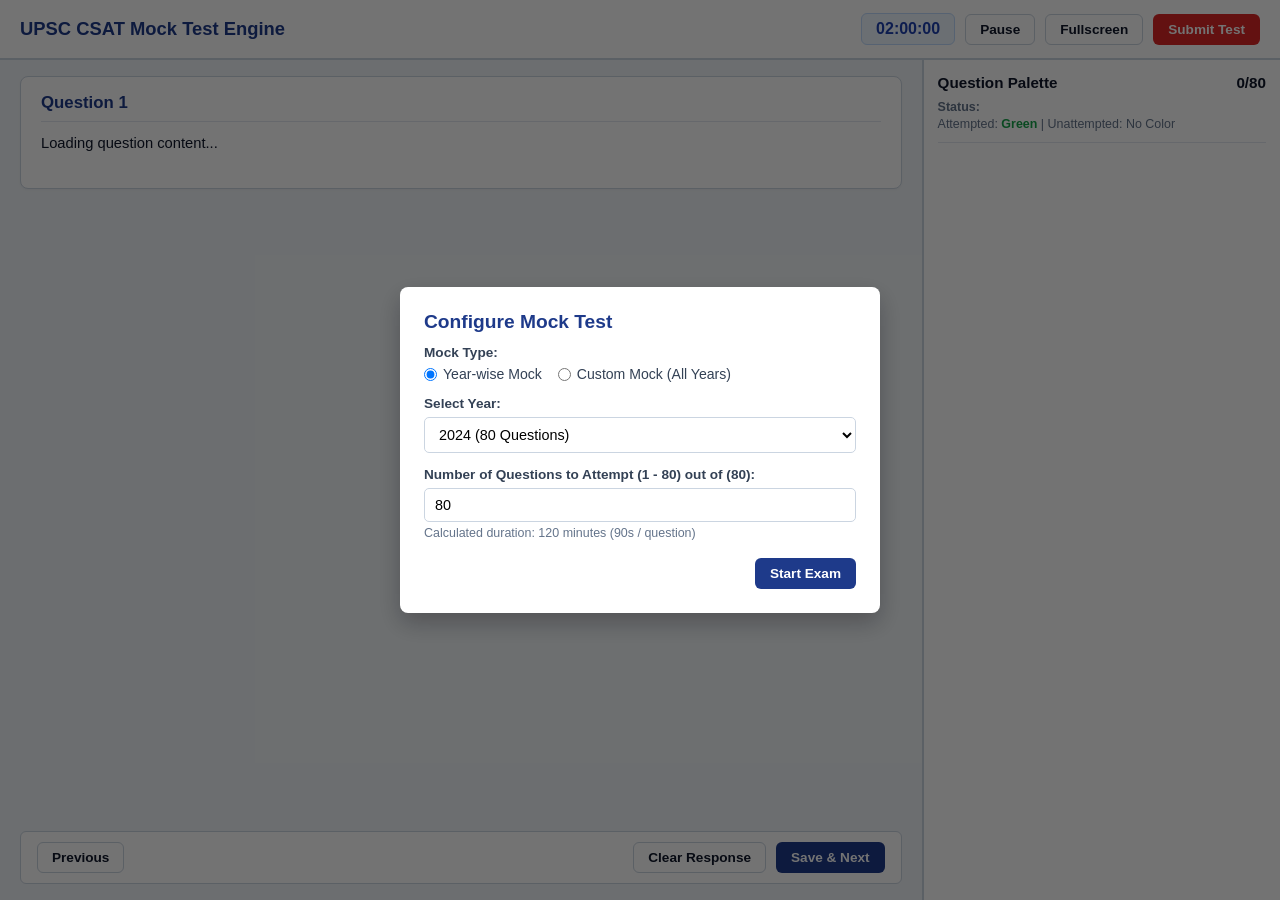
==== csatpyq/index.html @ 68523d4e "Clubbing 5 Mock test projects together" ====
<!DOCTYPE html>
<html lang="en">
<head>
  <meta charset="UTF-8">
  <meta name="viewport" content="width=device-width, initial-scale=1.0">
  <title>UPSC CSAT Mock Test Engine</title>
  <link rel="stylesheet" href="style.css">
</head>
<body>

  <!-- Top Bar -->
  <header>
    <div class="title-group">
      <h1 id="appHeaderTitle">UPSC CSAT Mock Test Engine</h1>
    </div>

    <div class="header-actions">
      <div id="timerDisplay" class="timer-badge">02:00:00</div>
      <button id="btnPause" class="btn btn-outline" type="button">Pause</button>
      <button id="btnFullscreen" class="btn btn-outline" type="button">Fullscreen</button>
      <button id="btnSubmitTop" class="btn btn-danger" type="button">Submit Test</button>
      <button id="btnRetakeTop" class="btn btn-primary" type="button" style="display: none;">Retake Test</button>
    </div>
  </header>

  <!-- Main Viewport: 72% Question Workspace / 28% Question Palette -->
  <main class="test-container">
    
    <!-- Question Viewport -->
    <section class="question-viewport">
      
      <!-- Passage Box -->
      <div id="passageContainer" class="passage-card" style="display: none;">
        <div class="passage-title">Reading Comprehension Passage</div>
        <div id="passageText" class="passage-body"></div>
      </div>

      <!-- Question Card -->
      <div class="question-card">
        <div class="question-header">
          <span id="questionNumber" class="q-number">Question 1</span>
          
          <!-- Review Only Meta: Topic + Year + Original QNo -->
          <div id="reviewMetaGroup" class="review-meta-group" style="display: none;">
            <span id="topicTag" class="tag tag-topic"></span>
            <span id="sourceTag" class="tag tag-source"></span>
          </div>
        </div>

        <div id="questionText" class="q-text">Loading question content...</div>

        <div id="optionsContainer" class="options-group"></div>

        <!-- Review Detailed Explanation -->
        <div id="reviewDetails" class="review-box" style="display: none;">
          <div class="review-meta">
            <span id="userStatusText"></span>
            <span id="correctAnswerText"></span>
          </div>
          <p id="explanationText"></p>
        </div>
      </div>

      <!-- Bottom Button Bar -->
      <div class="bottom-bar">
        <div class="btn-group">
          <button id="btnPrev" class="btn btn-outline" type="button">Previous</button>
        </div>

        <!-- Before Submit Actions -->
        <div id="attemptActions" class="btn-group">
          <button id="btnClear" class="btn btn-outline" type="button">Clear Response</button>
          <button id="btnSaveNext" class="btn btn-primary" type="button">Save & Next</button>
        </div>

        <!-- While Review Actions -->
        <div id="reviewActions" class="btn-group" style="display: none;">
          <button id="btnNext" class="btn btn-primary" type="button">Next</button>
        </div>
      </div>
    </section>

    <!-- Right-Hand Question Palette -->
    <aside class="right-palette">
      <div class="palette-header">
        <span>Question Palette</span>
        <span id="paletteCount">0/80</span>
      </div>
      <div id="paletteLegend" class="palette-legend">
        <strong>Status:</strong><br>
        Attempted: <span class="legend-attempted">Green</span> | Unattempted: <span>No Color</span>
      </div>
      <div id="paletteGrid" class="palette-grid"></div>
    </aside>
  </main>

  <!-- Start & Configuration Modal -->
  <div id="startModal" class="modal-backdrop">
    <div class="modal-card">
      <h2 class="modal-title">Configure Mock Test</h2>
      <div class="modal-body">
        
        <!-- Mode Chooser -->
        <div class="form-group">
          <label class="form-label">Mock Type:</label>
          <div class="radio-group">
            <label>
              <input type="radio" name="mockMode" value="yearwise" checked>
              <span>Year-wise Mock</span>
            </label>
            <label>
              <input type="radio" name="mockMode" value="custom">
              <span>Custom Mock (All Years)</span>
            </label>
          </div>
        </div>

        <!-- Year Selector: Dynamically populated by app.js -->
        <div class="form-group" id="yearSelectorGroup">
          <label class="form-label" for="selectedYear">Select Year:</label>
          <select id="selectedYear" class="form-select">
            <option value="">Scanning repository for question files...</option>
          </select>
        </div>

        <!-- Number of Questions Input with inline pool counter -->
        <div class="form-group">
          <label class="form-label" for="numQuestionsInput">
            Number of Questions to Attempt (<span id="qCountLimits">1 - 80</span>) out of (<span id="poolAvailableCount">0</span>):
          </label>
          <input 
            type="number" 
            id="numQuestionsInput" 
            class="form-input" 
            min="1" 
            max="80" 
            value="80" 
            placeholder="e.g. 1 - 80"
          >
          <small class="form-hint" id="timerEstimateHint">Calculated duration: 120 minutes (90s / question)</small>
        </div>

      </div>
      <div style="text-align: right;">
        <button id="btnStartConfirmed" class="btn btn-primary" type="button">Start Exam</button>
      </div>
    </div>
  </div>

  <!-- Submit Confirmation Modal -->
  <div id="submitModal" class="modal-backdrop" style="display: none;">
    <div class="modal-card">
      <h2 class="modal-title">Confirm Submission</h2>
      <div class="modal-body">
        <p>Are you sure you want to finish and submit the test?</p>
        <p style="margin-top: 10px; font-weight: 600;" id="submitSummaryStats"></p>
      </div>
      <div class="modal-actions">
        <button id="btnCancelSubmit" class="btn btn-outline" type="button">Return to Test</button>
        <button id="btnConfirmSubmit" class="btn btn-danger" type="button">Confirm Submit</button>
      </div>
    </div>
  </div>

  <!-- Result Modal -->
  <div id="resultModal" class="modal-backdrop" style="display: none;">
    <div class="modal-card">
      <h2 class="modal-title">Exam Performance</h2>
      <div class="modal-body">
        <table class="score-table">
          <tr><td>Total Questions:</td><td id="resTotal">80</td></tr>
          <tr><td>Attempted:</td><td id="resAttempted">0</td></tr>
          <tr><td>Unattempted:</td><td id="resUnattempted">0</td></tr>
          <tr><td>Correct (+2.5):</td><td id="resCorrect" style="color: var(--green-attempted);">0</td></tr>
          <tr><td>Incorrect (-0.833):</td><td id="resWrong" style="color: var(--red-wrong);">0</td></tr>
          <tr><td>Final Score:</td><td id="resFinalScore" style="font-size: 1.15rem;">0.00 / 200</td></tr>
          <tr><td>UPSC Qualifier (≥ 33%):</td><td id="resStatus">--</td></tr>
        </table>
      </div>
      <div class="modal-actions">
        <button id="btnEnterReview" class="btn btn-primary" type="button">Review Test</button>
      </div>
    </div>
  </div>

  <script src="app.js"></script>
</body>
</html>
---- csatpyq/style.css ----
:root {
  --bg: #f1f5f9;
  --card-bg: #ffffff;
  --primary: #1e3a8a;
  --primary-hover: #1e40af;
  --border: #cbd5e1;
  --text: #0f172a;
  --text-muted: #64748b;
  --green-attempted: #16a34a;
  --red-wrong: #dc2626;
  --font: -apple-system, BlinkMacSystemFont, "Segoe UI", Roboto, Oxygen, Ubuntu, Cantarell, sans-serif;
}

* {
  box-sizing: border-box;
  margin: 0;
  padding: 0;
  font-family: var(--font);
}

body {
  background: var(--bg);
  color: var(--text);
  display: flex;
  flex-direction: column;
  height: 100vh;
  width: 100vw;
  overflow: hidden; /* Strictly prevent body scrolling */
}

/* Header */
header {
  background: #ffffff;
  border-bottom: 2px solid var(--border);
  padding: 10px 20px;
  display: flex;
  justify-content: space-between;
  align-items: center;
  height: 60px;
  flex-shrink: 0;
}

.title-group h1 {
  font-size: 1.15rem;
  font-weight: 700;
  color: var(--primary);
}

.header-actions {
  display: flex;
  align-items: center;
  gap: 10px;
}

.timer-badge {
  background: #eff6ff;
  border: 1px solid #bfdbfe;
  color: #1e40af;
  padding: 6px 14px;
  border-radius: 6px;
  font-weight: 700;
  font-size: 1rem;
}

.btn {
  padding: 7px 14px;
  border-radius: 6px;
  font-size: 0.85rem;
  font-weight: 600;
  cursor: pointer;
  border: 1px solid transparent;
  transition: all 0.15s ease-in-out;
}

.btn-outline {
  background: #ffffff;
  border-color: var(--border);
  color: var(--text);
}
.btn-outline:hover {
  background: #f8fafc;
  border-color: #94a3b8;
}

.btn-primary {
  background: var(--primary);
  color: #ffffff;
}
.btn-primary:hover {
  background: var(--primary-hover);
}

.btn-danger {
  background: var(--red-wrong);
  color: #ffffff;
}

/* Main Container: Exact Fixed Height */
.test-container {
  display: flex;
  width: 100vw;
  height: calc(100vh - 60px);
  overflow: hidden;
}

/* Left Workspace: Fixed at 72% */
.question-viewport {
  flex: 0 0 72%;
  max-width: 72%;
  display: flex;
  flex-direction: column;
  padding: 16px 20px;
  gap: 12px;
  height: 100%;
  overflow-y: auto; /* Scroll strictly inside viewport if needed */
}

/* Passage Card: Bounded height with internal scroll */
.passage-card {
  background: #f8fafc;
  border: 1px solid #94a3b8;
  border-radius: 6px;
  padding: 12px 16px;
  flex-shrink: 0;
  max-height: 28vh; /* Fixed limit prevents pushing layout */
  display: flex;
  flex-direction: column;
}

.passage-title {
  font-size: 0.75rem;
  font-weight: 700;
  color: #0f172a;
  text-transform: uppercase;
  letter-spacing: 0.5px;
  margin-bottom: 6px;
  border-bottom: 1px solid #e2e8f0;
  padding-bottom: 4px;
}

.passage-body {
  font-size: 0.88rem; /* Slightly reduced font */
  line-height: 1.55;
  color: #1e293b;
  overflow-y: auto; /* Internal scrolling */
  padding-right: 6px;
}

/* Question Card */
.question-card {
  background: var(--card-bg);
  border: 1px solid var(--border);
  border-radius: 8px;
  padding: 16px 20px;
  box-shadow: 0 1px 3px rgba(0,0,0,0.04);
  flex-shrink: 0;
}

.question-header {
  display: flex;
  justify-content: space-between;
  align-items: center;
  margin-bottom: 10px;
  padding-bottom: 8px;
  border-bottom: 1px solid #e2e8f0;
}

.q-number {
  font-weight: 700;
  color: var(--primary);
  font-size: 1.05rem;
}

.review-meta-group {
  display: flex;
  align-items: center;
  gap: 8px;
}

.tag {
  font-size: 0.78rem;
  padding: 3px 8px;
  border-radius: 4px;
  font-weight: 600;
}

.tag-topic {
  background: #e0e7ff;
  color: #3730a3;
}

.tag-source {
  background: #fef3c7;
  color: #92400e;
  border: 1px solid #fde68a;
}

.q-text {
  font-size: 0.92rem;
  line-height: 1.6;
  margin-bottom: 16px;
  color: #0f172a;
  white-space: pre-line;
}

.options-group {
  display: flex;
  flex-direction: column;
  gap: 8px;
}

.option-item {
  display: flex;
  align-items: flex-start;
  gap: 10px;
  padding: 9px 12px;
  border: 1px solid var(--border);
  border-radius: 5px;
  cursor: pointer;
  background: #ffffff;
  transition: all 0.12s ease;
  font-size: 0.88rem;
  line-height: 1.45;
}

.option-item:hover {
  background: #f8fafc;
  border-color: #94a3b8;
}

.option-item input {
  margin-top: 2px;
  cursor: pointer;
}

.option-item.selected {
  border-color: var(--primary);
  background: #eff6ff;
}

/* Review Box */
.review-box {
  margin-top: 14px;
  padding: 12px 14px;
  border-radius: 6px;
  background: #f8fafc;
  border: 1px solid var(--border);
  font-size: 0.88rem;
  line-height: 1.5;
}

.review-meta {
  display: flex;
  gap: 16px;
  margin-bottom: 6px;
  font-weight: 600;
}

.review-correct {
  border-color: #86efac;
  background: #f0fdf4;
}

.review-wrong {
  border-color: #fca5a5;
  background: #fef2f2;
}

/* Bottom Bar */
.bottom-bar {
  margin-top: auto;
  background: #ffffff;
  border: 1px solid var(--border);
  border-radius: 6px;
  padding: 10px 16px;
  display: flex;
  justify-content: space-between;
  align-items: center;
  flex-shrink: 0;
}

.btn-group {
  display: flex;
  gap: 10px;
}

/* Palette: Fixed at 28% */
.right-palette {
  flex: 0 0 28%;
  max-width: 28%;
  background: #ffffff;
  border-left: 2px solid var(--border);
  display: flex;
  flex-direction: column;
  padding: 14px;
  height: 100%;
}

.palette-header {
  font-weight: 700;
  margin-bottom: 8px;
  font-size: 0.95rem;
  display: flex;
  justify-content: space-between;
}

.palette-legend {
  font-size: 0.78rem;
  color: var(--text-muted);
  margin-bottom: 10px;
  line-height: 1.4;
  border-bottom: 1px solid #e2e8f0;
  padding-bottom: 8px;
}

.legend-attempted {
  color: var(--green-attempted);
  font-weight: 700;
}

.palette-grid {
  display: grid;
  grid-template-columns: repeat(4, 1fr);
  grid-auto-rows: 38px;       /* Fixed button row height */
  align-content: start;       /* Packs buttons tightly at top; prevents vertical spreading */
  gap: 8px;
  overflow-y: auto;
  flex: 1;
  padding-right: 4px;
}
.q-btn {
  height: 36px;
  border-radius: 5px;
  border: 1px solid var(--border);
  background: #ffffff; /* Unattempted: No color */
  color: #334155;
  font-weight: 600;
  font-size: 0.88rem;
  cursor: pointer;
  display: flex;
  align-items: center;
  justify-content: center;
  transition: all 0.12s ease;
}

.q-btn:hover {
  border-color: #475569;
}

.q-btn.active {
  border: 2px solid var(--primary) !important;
}

.q-btn.attempted {
  background: var(--green-attempted) !important;
  color: #ffffff !important;
  border-color: var(--green-attempted) !important;
}

.q-btn.rev-correct {
  background: var(--green-attempted) !important;
  color: #ffffff !important;
  border-color: var(--green-attempted) !important;
}

.q-btn.rev-wrong {
  background: var(--red-wrong) !important;
  color: #ffffff !important;
  border-color: var(--red-wrong) !important;
}

/* Modals & Form Controls */
.modal-backdrop {
  position: fixed;
  inset: 0;
  background: rgba(0, 0, 0, 0.55);
  display: flex;
  align-items: center;
  justify-content: center;
  z-index: 9999;
}

.modal-card {
  background: #ffffff;
  border-radius: 8px;
  padding: 24px;
  width: 90%;
  max-width: 480px;
  box-shadow: 0 10px 25px rgba(0, 0, 0, 0.25);
}

.modal-title {
  font-size: 1.2rem;
  font-weight: 700;
  margin-bottom: 12px;
  color: var(--primary);
}

.modal-body {
  font-size: 0.9rem;
  color: #334155;
  margin-bottom: 18px;
}

.form-group {
  margin-bottom: 14px;
}

.form-label {
  display: block;
  font-weight: 600;
  margin-bottom: 6px;
  font-size: 0.85rem;
}

.form-hint {
  display: block;
  font-size: 0.78rem;
  color: var(--text-muted);
  margin-top: 4px;
}

.radio-group {
  display: flex;
  gap: 16px;
}

.radio-group label {
  display: flex;
  align-items: center;
  gap: 6px;
  cursor: pointer;
  font-size: 0.88rem;
}

.form-select, .form-input {
  width: 100%;
  padding: 8px 10px;
  border: 1px solid var(--border);
  border-radius: 5px;
  font-size: 0.9rem;
  background: #fff;
}

.form-select:focus, .form-input:focus {
  outline: none;
  border-color: var(--primary);
}

.modal-actions {
  display: flex;
  justify-content: flex-end;
  gap: 10px;
}

.score-table {
  width: 100%;
  border-collapse: collapse;
}

.score-table td {
  padding: 6px 4px;
  border-bottom: 1px solid #e2e8f0;
}

.score-table td:last-child {
  text-align: right;
  font-weight: 700;
}
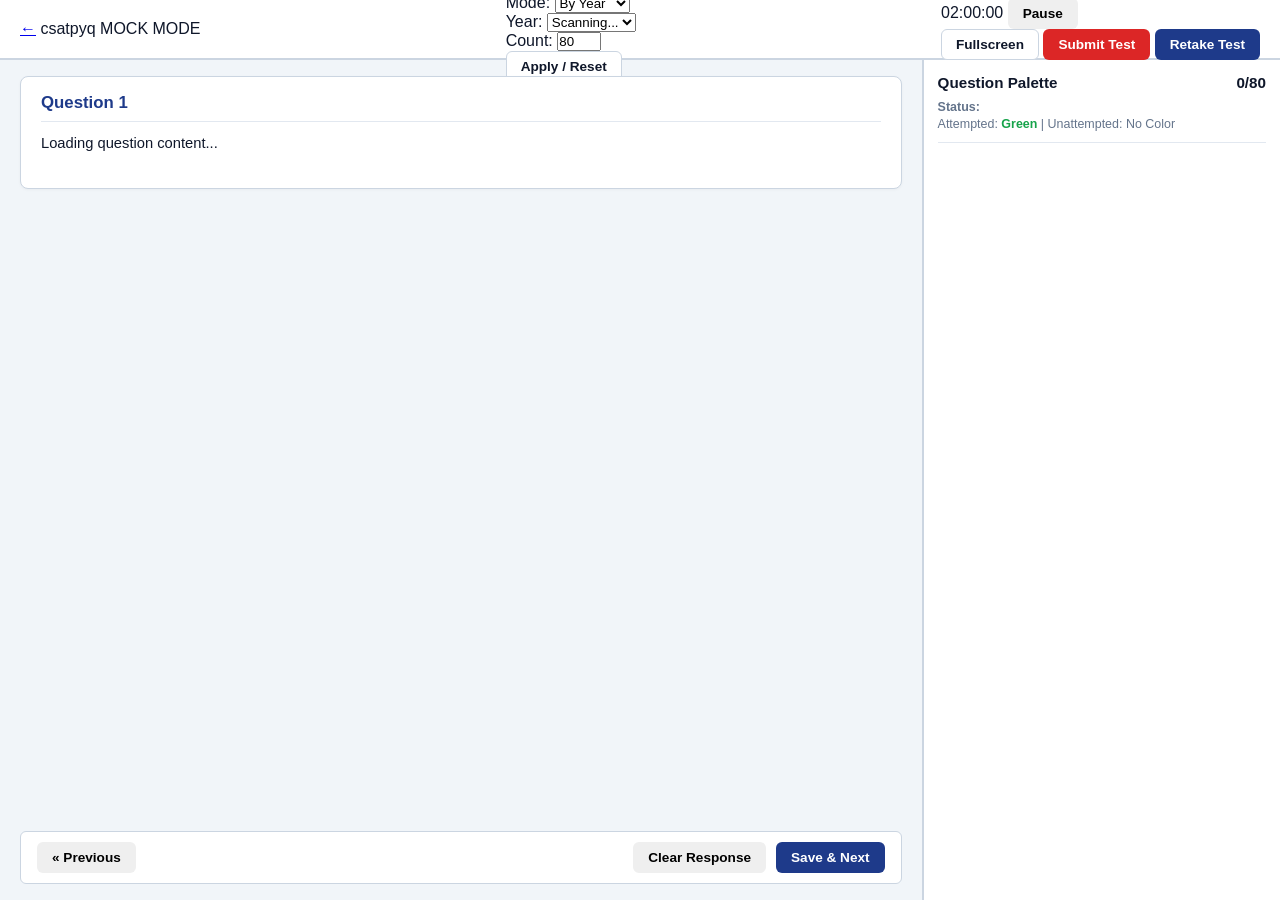
==== commit d6a849df: "Refactor index.html for csatpyq application Updated the HTML structure and content of the csatpyq in" ====
--- a/csatpyq/index.html
+++ b/csatpyq/index.html
@@ -3,23 +3,59 @@
 <head>
   <meta charset="UTF-8">
   <meta name="viewport" content="width=device-width, initial-scale=1.0">
-  <title>UPSC CSAT Mock Test Engine</title>
+  <title>csatpyq</title>
   <link rel="stylesheet" href="style.css">
 </head>
 <body>
 
-  <!-- Top Bar -->
-  <header>
-    <div class="title-group">
-      <h1 id="appHeaderTitle">UPSC CSAT Mock Test Engine</h1>
+  <!-- Top Toolbar -->
+  <header class="app-topbar">
+    <div class="topbar-left">
+      <a href="../" class="back-link" title="Return to Portal">&larr;</a>
+      <span class="compact-brand">csatpyq</span>
+      <span id="mode-badge" class="badge badge-accent">MOCK MODE</span>
     </div>
 
-    <div class="header-actions">
-      <div id="timerDisplay" class="timer-badge">02:00:00</div>
-      <button id="btnPause" class="btn btn-outline" type="button">Pause</button>
-      <button id="btnFullscreen" class="btn btn-outline" type="button">Fullscreen</button>
-      <button id="btnSubmitTop" class="btn btn-danger" type="button">Submit Test</button>
-      <button id="btnRetakeTop" class="btn btn-primary" type="button" style="display: none;">Retake Test</button>
+    <!-- Center Inline Filters -->
+    <div class="topbar-center">
+      <div class="filter-item">
+        <span class="badge badge-aq" title="Available Questions in Pool">AQ: <span id="badge-total-pool">0</span></span>
+      </div>
+
+      <div class="filter-item">
+        <label for="filter-mode">Mode:</label>
+        <select id="filter-mode" class="compact-input">
+          <option value="yearwise">By Year</option>
+          <option value="custom">All Years</option>
+        </select>
+      </div>
+
+      <!-- Year Selector -->
+      <div class="filter-item" id="filter-year-group">
+        <label for="filter-year">Year:</label>
+        <select id="filter-year" class="compact-input">
+          <option value="">Scanning...</option>
+        </select>
+      </div>
+
+      <!-- Question Count Limit -->
+      <div class="filter-item">
+        <label for="filter-count">Count:</label>
+        <input type="number" id="filter-count" class="compact-input count-input" min="1" max="80" value="80" />
+      </div>
+
+      <button id="btn-restart" class="btn btn-xs btn-outline" title="Apply filter & restart session">Apply / Reset</button>
+    </div>
+
+    <!-- Right Controls: Standard Timer, Fullscreen, & Actions -->
+    <div class="topbar-right">
+      <div id="timer-box" class="timer-box">
+        <span id="timerDisplay" class="timer-digits">02:00:00</span>
+        <button id="btnPause" class="btn btn-timer" title="Start / Pause Timer">Pause</button>
+      </div>
+      <button id="btnFullscreen" class="btn btn-xs btn-outline">Fullscreen</button>
+      <button id="btnSubmitTop" class="btn btn-sm btn-danger">Submit Test</button>
+      <button id="btnRetakeTop" class="btn btn-sm btn-primary hidden">Retake Test</button>
     </div>
   </header>
 
@@ -64,18 +100,18 @@
       <!-- Bottom Button Bar -->
       <div class="bottom-bar">
         <div class="btn-group">
-          <button id="btnPrev" class="btn btn-outline" type="button">Previous</button>
+          <button id="btnPrev" class="btn btn-default" type="button">« Previous</button>
         </div>
 
         <!-- Before Submit Actions -->
         <div id="attemptActions" class="btn-group">
-          <button id="btnClear" class="btn btn-outline" type="button">Clear Response</button>
+          <button id="btnClear" class="btn btn-link" type="button">Clear Response</button>
           <button id="btnSaveNext" class="btn btn-primary" type="button">Save & Next</button>
         </div>
 
         <!-- While Review Actions -->
         <div id="reviewActions" class="btn-group" style="display: none;">
-          <button id="btnNext" class="btn btn-primary" type="button">Next</button>
+          <button id="btnNext" class="btn btn-primary" type="button">Next »</button>
         </div>
       </div>
     </section>
@@ -93,59 +129,6 @@
       <div id="paletteGrid" class="palette-grid"></div>
     </aside>
   </main>
-
-  <!-- Start & Configuration Modal -->
-  <div id="startModal" class="modal-backdrop">
-    <div class="modal-card">
-      <h2 class="modal-title">Configure Mock Test</h2>
-      <div class="modal-body">
-        
-        <!-- Mode Chooser -->
-        <div class="form-group">
-          <label class="form-label">Mock Type:</label>
-          <div class="radio-group">
-            <label>
-              <input type="radio" name="mockMode" value="yearwise" checked>
-              <span>Year-wise Mock</span>
-            </label>
-            <label>
-              <input type="radio" name="mockMode" value="custom">
-              <span>Custom Mock (All Years)</span>
-            </label>
-          </div>
-        </div>
-
-        <!-- Year Selector: Dynamically populated by app.js -->
-        <div class="form-group" id="yearSelectorGroup">
-          <label class="form-label" for="selectedYear">Select Year:</label>
-          <select id="selectedYear" class="form-select">
-            <option value="">Scanning repository for question files...</option>
-          </select>
-        </div>
-
-        <!-- Number of Questions Input with inline pool counter -->
-        <div class="form-group">
-          <label class="form-label" for="numQuestionsInput">
-            Number of Questions to Attempt (<span id="qCountLimits">1 - 80</span>) out of (<span id="poolAvailableCount">0</span>):
-          </label>
-          <input 
-            type="number" 
-            id="numQuestionsInput" 
-            class="form-input" 
-            min="1" 
-            max="80" 
-            value="80" 
-            placeholder="e.g. 1 - 80"
-          >
-          <small class="form-hint" id="timerEstimateHint">Calculated duration: 120 minutes (90s / question)</small>
-        </div>
-
-      </div>
-      <div style="text-align: right;">
-        <button id="btnStartConfirmed" class="btn btn-primary" type="button">Start Exam</button>
-      </div>
-    </div>
-  </div>
 
   <!-- Submit Confirmation Modal -->
   <div id="submitModal" class="modal-backdrop" style="display: none;">
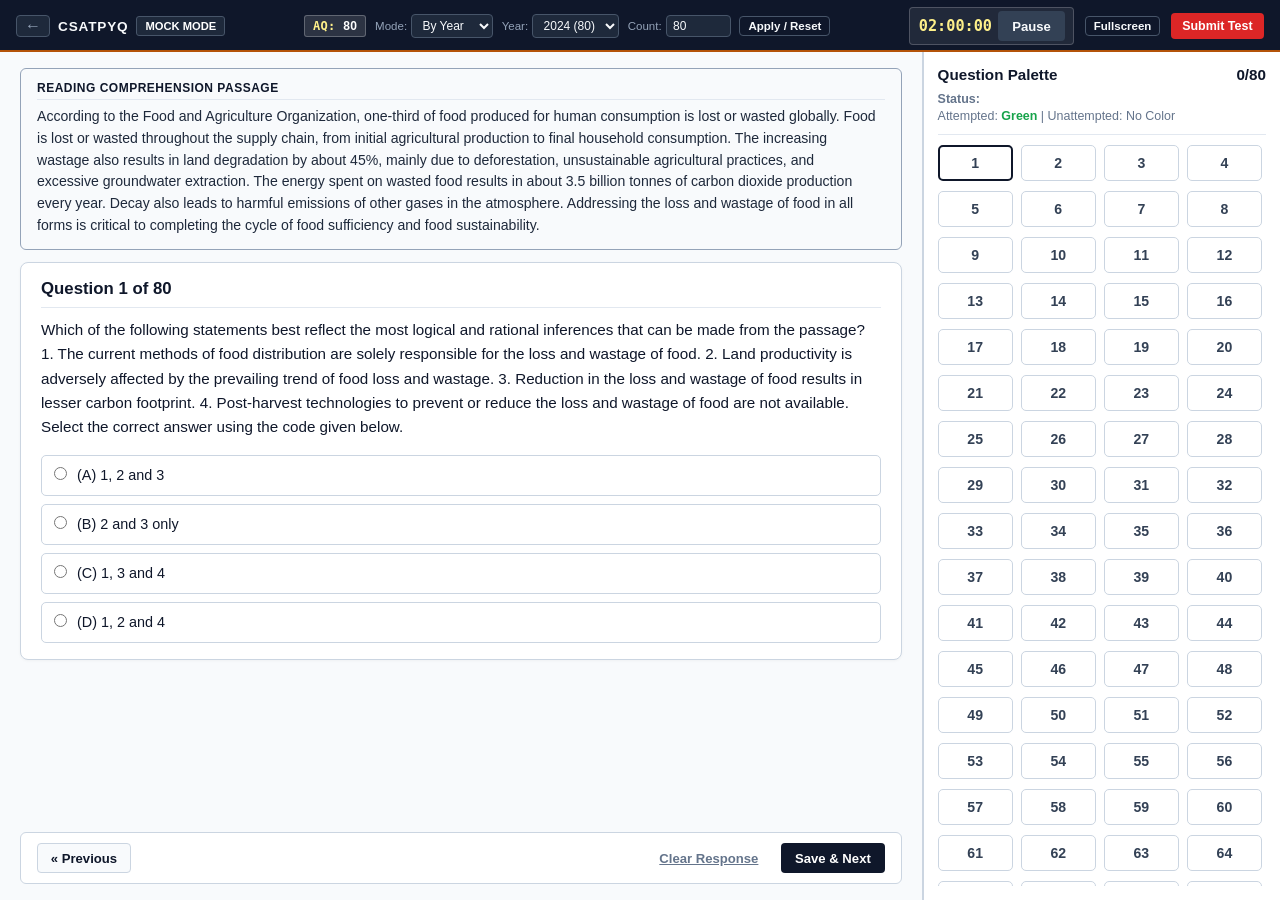
==== commit 714016bb: "Fix HTML formatting and structure" ====
--- a/csatpyq/index.html
+++ b/csatpyq/index.html
@@ -8,7 +8,6 @@
 </head>
 <body>
 
-  <!-- Top Toolbar -->
   <header class="app-topbar">
     <div class="topbar-left">
       <a href="../" class="back-link" title="Return to Portal">&larr;</a>
--- a/csatpyq/style.css
+++ b/csatpyq/style.css
@@ -1,10 +1,12 @@
 :root {
-  --bg: #f1f5f9;
+  --primary-navy: #0f172a;
+  --secondary-navy: #1e293b;
+  --accent-gold: #b45309;
+  --light-bg: #f8fafc;
   --card-bg: #ffffff;
-  --primary: #1e3a8a;
-  --primary-hover: #1e40af;
-  --border: #cbd5e1;
-  --text: #0f172a;
+  --border-color: #cbd5e1;
+  --border-dark: #94a3b8;
+  --text-main: #0f172a;
   --text-muted: #64748b;
   --green-attempted: #16a34a;
   --red-wrong: #dc2626;
@@ -19,87 +21,180 @@
 }
 
 body {
-  background: var(--bg);
-  color: var(--text);
+  background: var(--light-bg);
+  color: var(--text-main);
   display: flex;
   flex-direction: column;
   height: 100vh;
   width: 100vw;
-  overflow: hidden; /* Strictly prevent body scrolling */
-}
-
-/* Header */
-header {
-  background: #ffffff;
-  border-bottom: 2px solid var(--border);
-  padding: 10px 20px;
+  overflow: hidden;
+}
+
+/* ---------------- Top Toolbar (Standardized) ---------------- */
+.app-topbar {
+  background-color: var(--primary-navy);
+  color: #ffffff;
+  padding: 0.45rem 1rem;
   display: flex;
   justify-content: space-between;
   align-items: center;
-  height: 60px;
+  border-bottom: 2px solid var(--accent-gold);
+  flex-wrap: wrap;
+  gap: 0.65rem;
+  height: 52px;
   flex-shrink: 0;
 }
 
-.title-group h1 {
-  font-size: 1.15rem;
-  font-weight: 700;
-  color: var(--primary);
-}
-
-.header-actions {
-  display: flex;
-  align-items: center;
-  gap: 10px;
-}
-
-.timer-badge {
-  background: #eff6ff;
-  border: 1px solid #bfdbfe;
-  color: #1e40af;
-  padding: 6px 14px;
-  border-radius: 6px;
-  font-weight: 700;
+.topbar-left {
+  display: flex;
+  align-items: center;
+  gap: 0.5rem;
+}
+
+/* Standard Backlink */
+.back-link {
+  text-decoration: none;
   font-size: 1rem;
-}
-
-.btn {
-  padding: 7px 14px;
-  border-radius: 6px;
+  font-weight: 700;
+  color: #94a3b8;
+  padding: 2px 8px;
+  border-radius: 4px;
+  border: 1px solid #475569;
+  background: var(--secondary-navy);
+  line-height: 1;
+  display: inline-flex;
+  align-items: center;
+  justify-content: center;
+  transition: all 0.12s ease;
+}
+
+.back-link:hover {
+  background: #334155;
+  color: #f8fafc;
+  border-color: #64748b;
+}
+
+.compact-brand {
   font-size: 0.85rem;
+  font-weight: 700;
+  letter-spacing: 0.06em;
+  color: #f8fafc;
+  text-transform: uppercase;
+}
+
+.topbar-center {
+  display: flex;
+  align-items: center;
+  gap: 0.55rem;
+  font-size: 0.78rem;
+  flex-wrap: wrap;
+}
+
+.filter-item {
+  display: flex;
+  align-items: center;
+  gap: 0.25rem;
+}
+
+.filter-item label {
+  color: #94a3b8;
+  font-size: 0.72rem;
+}
+
+.compact-input {
+  border: 1px solid #475569;
+  padding: 0.2rem 0.4rem;
+  border-radius: 4px;
+  background: var(--secondary-navy);
+  color: #f8fafc;
+  font-size: 0.75rem;
+  font-family: inherit;
+  outline: none;
+}
+
+.compact-input:focus {
+  border-color: var(--accent-gold);
+}
+
+.compact-input.count-input {
+  width: 65px;
+}
+
+.topbar-right {
+  display: flex;
+  align-items: center;
+  gap: 0.65rem;
+}
+
+/* Topbar Badges */
+.badge {
+  font-size: 0.7rem;
+  padding: 0.18rem 0.5rem;
+  border-radius: 3px;
+  background: #e2e8f0;
+  color: #334155;
   font-weight: 600;
+  text-transform: uppercase;
+}
+
+.badge-accent {
+  background: var(--secondary-navy);
+  color: #fff;
+  border: 1px solid #475569;
+}
+
+.badge-aq {
+  background: rgba(255, 255, 255, 0.12);
+  color: #fef08a;
+  border: 1px solid rgba(255, 255, 255, 0.25);
+  font-family: monospace;
+  font-size: 0.75rem;
+  letter-spacing: 0.03em;
+  white-space: nowrap;
+}
+
+.badge-aq #badge-total-pool {
+  font-weight: 700;
+  color: #ffffff;
+}
+
+/* Timer Widget */
+.timer-box {
+  background: rgba(255, 255, 255, 0.08);
+  padding: 0.2rem 0.55rem;
+  border-radius: 4px;
+  border: 1px solid rgba(255, 255, 255, 0.2);
+  display: flex;
+  align-items: center;
+  gap: 0.4rem;
+}
+
+.timer-digits {
+  font-family: monospace;
+  font-size: 0.95rem;
+  font-weight: 700;
+  color: #fef08a;
+  min-width: 4rem;
+  text-align: center;
+}
+
+.btn-timer {
+  background: #334155;
+  color: #f8fafc;
+  border: 1px solid #64748b;
+  padding: 0.15rem 0.45rem;
+  font-size: 0.7rem;
+  border-radius: 3px;
   cursor: pointer;
-  border: 1px solid transparent;
-  transition: all 0.15s ease-in-out;
-}
-
-.btn-outline {
-  background: #ffffff;
-  border-color: var(--border);
-  color: var(--text);
-}
-.btn-outline:hover {
-  background: #f8fafc;
-  border-color: #94a3b8;
-}
-
-.btn-primary {
-  background: var(--primary);
-  color: #ffffff;
-}
-.btn-primary:hover {
-  background: var(--primary-hover);
-}
-
-.btn-danger {
-  background: var(--red-wrong);
-  color: #ffffff;
-}
-
-/* Main Container: Exact Fixed Height */
+}
+
+.btn-timer:hover { background: #475569; }
+
+/* ---------------- Main Layout ---------------- */
 .test-container {
   display: flex;
   width: 100vw;
-  height: calc(100vh - 60px);
+  height: calc(100vh - 52px);
   overflow: hidden;
 }
 
@@ -112,17 +207,17 @@
   padding: 16px 20px;
   gap: 12px;
   height: 100%;
-  overflow-y: auto; /* Scroll strictly inside viewport if needed */
-}
-
-/* Passage Card: Bounded height with internal scroll */
+  overflow-y: auto;
+}
+
+/* Passage Card */
 .passage-card {
   background: #f8fafc;
-  border: 1px solid #94a3b8;
+  border: 1px solid var(--border-dark);
   border-radius: 6px;
   padding: 12px 16px;
   flex-shrink: 0;
-  max-height: 28vh; /* Fixed limit prevents pushing layout */
+  max-height: 28vh;
   display: flex;
   flex-direction: column;
 }
@@ -139,17 +234,17 @@
 }
 
 .passage-body {
-  font-size: 0.88rem; /* Slightly reduced font */
+  font-size: 0.88rem;
   line-height: 1.55;
   color: #1e293b;
-  overflow-y: auto; /* Internal scrolling */
+  overflow-y: auto;
   padding-right: 6px;
 }
 
 /* Question Card */
 .question-card {
   background: var(--card-bg);
-  border: 1px solid var(--border);
+  border: 1px solid var(--border-color);
   border-radius: 8px;
   padding: 16px 20px;
   box-shadow: 0 1px 3px rgba(0,0,0,0.04);
@@ -167,7 +262,7 @@
 
 .q-number {
   font-weight: 700;
-  color: var(--primary);
+  color: var(--primary-navy);
   font-size: 1.05rem;
 }
 
@@ -196,7 +291,7 @@
 }
 
 .q-text {
-  font-size: 0.92rem;
+  font-size: 0.95rem;
   line-height: 1.6;
   margin-bottom: 16px;
   color: #0f172a;
@@ -214,18 +309,18 @@
   align-items: flex-start;
   gap: 10px;
   padding: 9px 12px;
-  border: 1px solid var(--border);
+  border: 1px solid var(--border-color);
   border-radius: 5px;
   cursor: pointer;
   background: #ffffff;
   transition: all 0.12s ease;
-  font-size: 0.88rem;
+  font-size: 0.9rem;
   line-height: 1.45;
 }
 
 .option-item:hover {
   background: #f8fafc;
-  border-color: #94a3b8;
+  border-color: var(--border-dark);
 }
 
 .option-item input {
@@ -234,7 +329,7 @@
 }
 
 .option-item.selected {
-  border-color: var(--primary);
+  border-color: var(--primary-navy);
   background: #eff6ff;
 }
 
@@ -244,7 +339,7 @@
   padding: 12px 14px;
   border-radius: 6px;
   background: #f8fafc;
-  border: 1px solid var(--border);
+  border: 1px solid var(--border-color);
   font-size: 0.88rem;
   line-height: 1.5;
 }
@@ -270,7 +365,7 @@
 .bottom-bar {
   margin-top: auto;
   background: #ffffff;
-  border: 1px solid var(--border);
+  border: 1px solid var(--border-color);
   border-radius: 6px;
   padding: 10px 16px;
   display: flex;
@@ -282,6 +377,7 @@
 .btn-group {
   display: flex;
   gap: 10px;
+  align-items: center;
 }
 
 /* Palette: Fixed at 28% */
@@ -289,7 +385,7 @@
   flex: 0 0 28%;
   max-width: 28%;
   background: #ffffff;
-  border-left: 2px solid var(--border);
+  border-left: 2px solid var(--border-color);
   display: flex;
   flex-direction: column;
   padding: 14px;
@@ -321,18 +417,19 @@
 .palette-grid {
   display: grid;
   grid-template-columns: repeat(4, 1fr);
-  grid-auto-rows: 38px;       /* Fixed button row height */
-  align-content: start;       /* Packs buttons tightly at top; prevents vertical spreading */
+  grid-auto-rows: 38px;
+  align-content: start;
   gap: 8px;
   overflow-y: auto;
   flex: 1;
   padding-right: 4px;
 }
+
 .q-btn {
   height: 36px;
   border-radius: 5px;
-  border: 1px solid var(--border);
-  background: #ffffff; /* Unattempted: No color */
+  border: 1px solid var(--border-color);
+  background: #ffffff;
   color: #334155;
   font-weight: 600;
   font-size: 0.88rem;
@@ -348,7 +445,7 @@
 }
 
 .q-btn.active {
-  border: 2px solid var(--primary) !important;
+  border: 2px solid var(--primary-navy) !important;
 }
 
 .q-btn.attempted {
@@ -369,7 +466,30 @@
   border-color: var(--red-wrong) !important;
 }
 
-/* Modals & Form Controls */
+/* Generic Buttons */
+.btn {
+  padding: 0.4rem 0.8rem;
+  font-size: 0.82rem;
+  font-weight: 600;
+  border-radius: 4px;
+  cursor: pointer;
+  border: 1px solid transparent;
+  transition: all 0.12s ease;
+}
+
+.btn-xs { padding: 0.2rem 0.5rem; font-size: 0.72rem; }
+.btn-sm { padding: 0.3rem 0.65rem; font-size: 0.78rem; }
+.btn-primary { background: var(--primary-navy); color: #ffffff; }
+.btn-primary:hover { background: var(--secondary-navy); }
+.btn-outline { border-color: #475569; background: transparent; color: #f8fafc; }
+.btn-outline:hover { background: rgba(255, 255, 255, 0.1); }
+.btn-default { border-color: var(--border-color); background: #f8fafc; color: var(--text-main); }
+.btn-default:hover { background: #e2e8f0; }
+.btn-link { background: transparent; border: none; color: var(--text-muted); text-decoration: underline; cursor: pointer; }
+.btn-danger { background: var(--red-wrong); color: #ffffff; }
+.btn-danger:hover { background: #b91c1c; }
+
+/* Modals */
 .modal-backdrop {
   position: fixed;
   inset: 0;
@@ -393,7 +513,7 @@
   font-size: 1.2rem;
   font-weight: 700;
   margin-bottom: 12px;
-  color: var(--primary);
+  color: var(--primary-navy);
 }
 
 .modal-body {
@@ -402,51 +522,6 @@
   margin-bottom: 18px;
 }
 
-.form-group {
-  margin-bottom: 14px;
-}
-
-.form-label {
-  display: block;
-  font-weight: 600;
-  margin-bottom: 6px;
-  font-size: 0.85rem;
-}
-
-.form-hint {
-  display: block;
-  font-size: 0.78rem;
-  color: var(--text-muted);
-  margin-top: 4px;
-}
-
-.radio-group {
-  display: flex;
-  gap: 16px;
-}
-
-.radio-group label {
-  display: flex;
-  align-items: center;
-  gap: 6px;
-  cursor: pointer;
-  font-size: 0.88rem;
-}
-
-.form-select, .form-input {
-  width: 100%;
-  padding: 8px 10px;
-  border: 1px solid var(--border);
-  border-radius: 5px;
-  font-size: 0.9rem;
-  background: #fff;
-}
-
-.form-select:focus, .form-input:focus {
-  outline: none;
-  border-color: var(--primary);
-}
-
 .modal-actions {
   display: flex;
   justify-content: flex-end;
@@ -467,3 +542,5 @@
   text-align: right;
   font-weight: 700;
 }
+
+.hidden { display: none !important; }
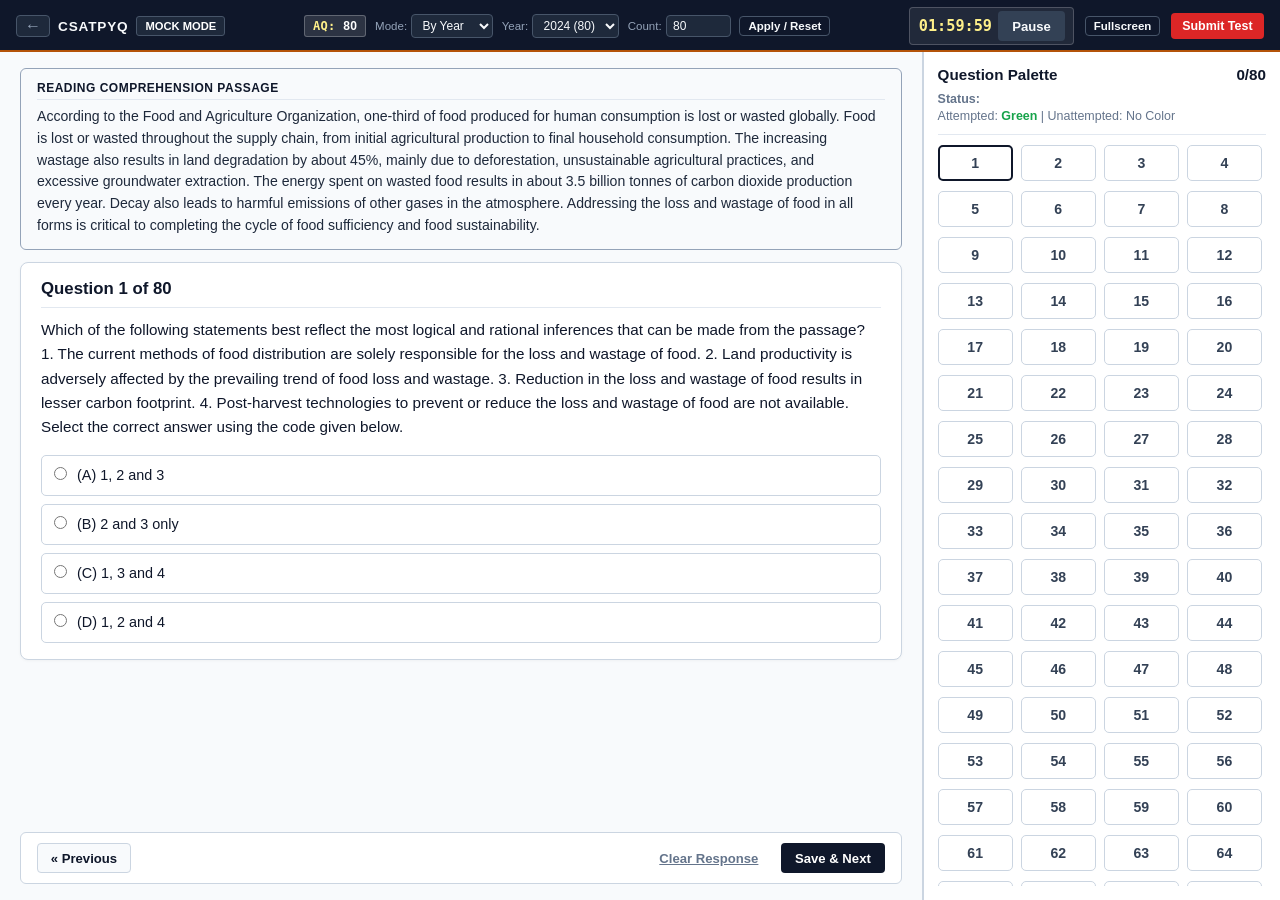
==== commit 4a5dc469: "Changes Edited" ====
--- a/csatpyq/index.html
+++ b/csatpyq/index.html
@@ -138,7 +138,7 @@
         <p style="margin-top: 10px; font-weight: 600;" id="submitSummaryStats"></p>
       </div>
       <div class="modal-actions">
-        <button id="btnCancelSubmit" class="btn btn-outline" type="button">Return to Test</button>
+        <button id="btnCancelSubmit" class="btn btn-default" type="button">Return to Test</button>
         <button id="btnConfirmSubmit" class="btn btn-danger" type="button">Confirm Submit</button>
       </div>
     </div>
